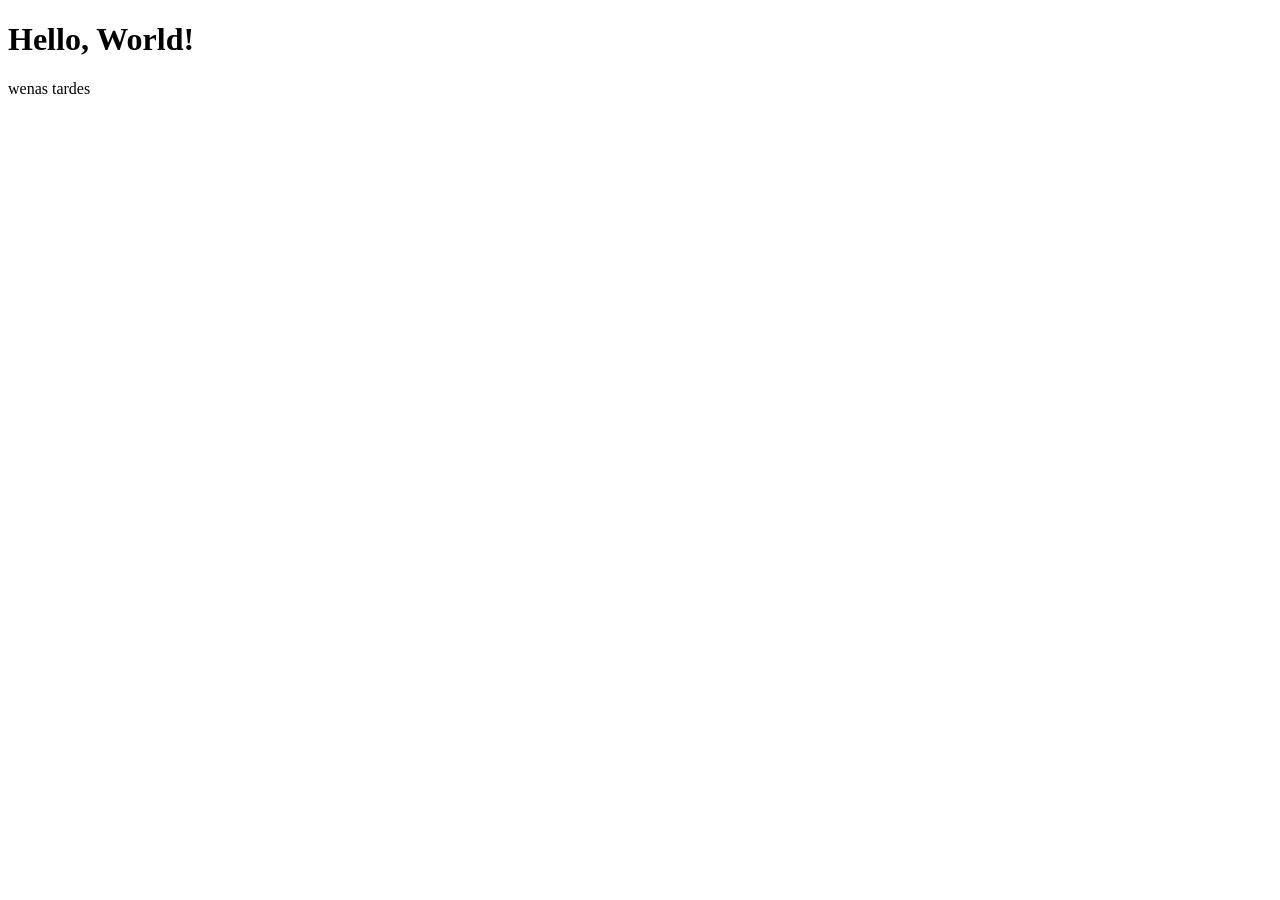
==== index.html @ d3e4eae6 "guardado" ====
<!DOCTYPE html>
<html lang="en">
<head>
    <meta charset="UTF-8">
    <meta name="viewport" content="width=device-width, initial-scale=1.0">
    <title>Document</title>
</head>
<body>
    <h1>Hello, World!</h1>
    <p>wenas tardes</p>
</body>
</html>
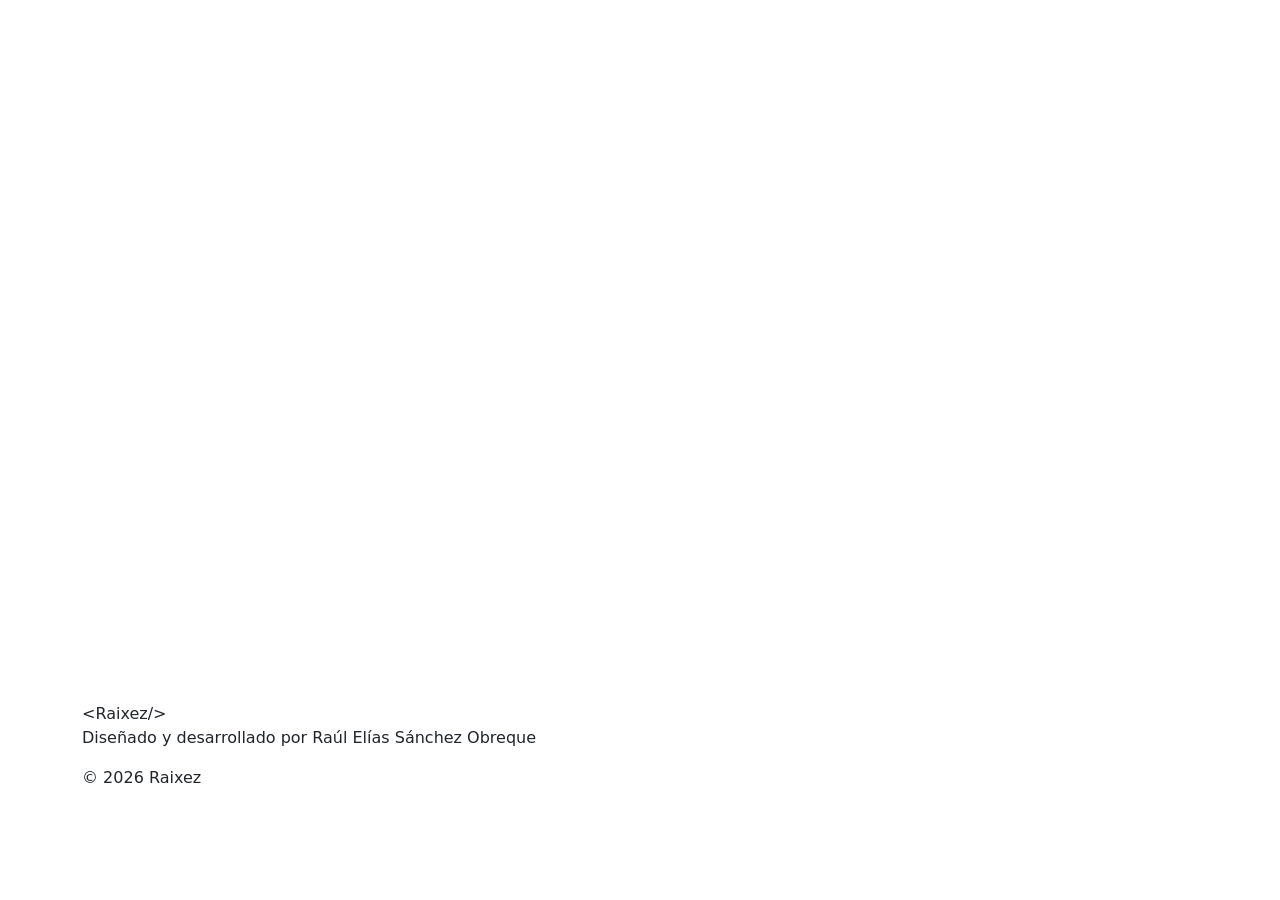
==== commit 7dedda92: "fnhvgjksngjknk" ====
--- a/index.html
+++ b/index.html
@@ -1,12 +1,451 @@
 <!DOCTYPE html>
-<html lang="en">
+<html lang="es">
 <head>
     <meta charset="UTF-8">
     <meta name="viewport" content="width=device-width, initial-scale=1.0">
-    <title>Document</title>
+
+    <title>Raixez | Portafolio</title>
+
+    <!-- Google Fonts -->
+    <link rel="preconnect" href="https://fonts.googleapis.com">
+    <link rel="preconnect" href="https://fonts.gstatic.com" crossorigin>
+
+    <link
+        href="https://fonts.googleapis.com/css2?family=Poppins:wght@300;400;500;600;700;800&display=swap"
+        rel="stylesheet"
+    >
+
+    <!-- Bootstrap -->
+    <link
+        href="https://cdn.jsdelivr.net/npm/bootstrap@5.3.8/dist/css/bootstrap.min.css"
+        rel="stylesheet"
+        integrity="sha384-sRIl4kxILFvY47J16cr9ZwB07vP4J8+LH7qKQnuqkuIAvNWLzeN8tE5YBujZqJLB"
+        crossorigin="anonymous"
+    >
+
+    <!-- AOS -->
+    <link
+        href="https://cdn.jsdelivr.net/npm/aos@2.3.4/dist/aos.css"
+        rel="stylesheet"
+    >
+
+    <!-- CSS propio -->
+    <link rel="stylesheet" href="css/style.css">
 </head>
-<body>
-    <h1>Hello, World!</h1>
-    <p>wenas tardes</p>
+
+<body data-page="inicio">
+
+    <!-- ==================================================
+         NAVBAR
+    ================================================== -->
+
+    <nav class="navbar navbar-expand-lg navbar-dark fixed-top" id="mainNavbar">
+
+        <div class="container">
+
+            <a class="navbar-brand logo" href="index.html">
+                <span>&lt;</span>Raixez<span>/&gt;</span>
+            </a>
+
+            <button
+                class="navbar-toggler"
+                type="button"
+                data-bs-toggle="collapse"
+                data-bs-target="#menuNavegacion"
+                aria-controls="menuNavegacion"
+                aria-expanded="false"
+                aria-label="Abrir navegación"
+            >
+                <span class="navbar-toggler-icon"></span>
+            </button>
+
+            <div class="collapse navbar-collapse" id="menuNavegacion">
+
+                <ul class="navbar-nav ms-auto">
+
+                    <li class="nav-item">
+                        <a class="nav-link" data-page-link="inicio" href="index.html">
+                            Inicio
+                        </a>
+                    </li>
+
+                    <li class="nav-item">
+                        <a class="nav-link" data-page-link="sobre-mi" href="sobre-mi.html">
+                            Sobre mí
+                        </a>
+                    </li>
+
+                    <li class="nav-item">
+                        <a class="nav-link" data-page-link="habilidades" href="habilidades.html">
+                            Habilidades
+                        </a>
+                    </li>
+
+                    <li class="nav-item">
+                        <a class="nav-link" data-page-link="estudios" href="estudios.html">
+                            Estudios
+                        </a>
+                    </li>
+
+                    <li class="nav-item">
+                        <a class="nav-link" data-page-link="proyectos" href="proyectos.html">
+                            Proyectos
+                        </a>
+                    </li>
+
+                    <li class="nav-item">
+                        <a class="nav-link" data-page-link="galeria" href="galeria.html">
+                            Galería
+                        </a>
+                    </li>
+
+                    <li class="nav-item">
+                        <a class="nav-link" data-page-link="contacto" href="contacto.html">
+                            Contacto
+                        </a>
+                    </li>
+
+                </ul>
+
+            </div>
+
+        </div>
+
+    </nav>
+
+
+
+    <!-- ==================================================
+         INICIO
+    ================================================== -->
+
+    <main>
+
+        <section class="home-section">
+
+            <div class="container">
+
+                <div class="row align-items-center g-5">
+
+                    <!-- TEXTO -->
+
+                    <div class="col-lg-7" data-aos="fade-right">
+
+                        <p class="small-title">
+                            HOLA, SOY
+                        </p>
+
+                        <h1 class="hero-title">
+                            Raúl Elías
+                            <br>
+                            <span>Sánchez Obreque</span>
+                        </h1>
+
+                        <h2 class="hero-subtitle">
+                            Estudiante de Programación
+                        </h2>
+
+                        <p class="hero-text">
+                            Mi nombre digital es
+                            <strong>Raixez</strong> o
+                            <strong>Elaizon</strong>.
+                        </p>
+
+                        <p class="hero-text">
+                            Me interesa la programación, el desarrollo
+                            de videojuegos y la animación digital.
+                        </p>
+
+                        <div class="hero-actions">
+
+                            <a
+                                href="proyectos.html"
+                                class="btn btn-primary-custom"
+                            >
+                                Ver proyectos
+                            </a>
+
+                            <a
+                                href="contacto.html"
+                                class="btn btn-outline-custom"
+                            >
+                                Contactarme
+                            </a>
+
+                        </div>
+
+                    </div>
+
+
+                    <!-- FOTO -->
+
+                    <div
+                        class="col-lg-5 text-center"
+                        data-aos="fade-left"
+                        data-aos-delay="200"
+                    >
+
+                        <div class="profile-circle">
+
+                            <!--
+                            Cuando tengas tu foto:
+
+                            <img
+                                src="img/foto.jpg"
+                                alt="Foto de Raúl"
+                            >
+                            -->
+
+                            <div class="profile-placeholder">
+
+                                <div class="profile-camera">
+                                    📷
+                                </div>
+
+                                <p>
+                                    Tu foto aquí
+                                </p>
+
+                            </div>
+
+                        </div>
+
+                    </div>
+
+                </div>
+
+            </div>
+
+        </section>
+
+
+
+        <!-- ==================================================
+             ACCESOS A LAS PÁGINAS
+        ================================================== -->
+
+        <section class="navigation-section">
+
+            <div class="container">
+
+                <div
+                    class="section-title text-center"
+                    data-aos="fade-up"
+                >
+
+                    <p>EXPLORA MI PORTAFOLIO</p>
+
+                    <h2>
+                        Conoce mi trabajo
+                    </h2>
+
+                </div>
+
+
+                <div class="row g-4">
+
+                    <div class="col-md-6 col-lg-4">
+                        <a
+                            href="sobre-mi.html"
+                            class="navigation-card"
+                            data-aos="fade-up"
+                        >
+                            <span class="navigation-icon">
+                                👤
+                            </span>
+
+                            <h3>
+                                Sobre mí
+                            </h3>
+
+                            <p>
+                                Conoce quién soy y mis objetivos.
+                            </p>
+
+                            <span class="navigation-arrow">
+                                →
+                            </span>
+                        </a>
+                    </div>
+
+
+                    <div class="col-md-6 col-lg-4">
+                        <a
+                            href="habilidades.html"
+                            class="navigation-card"
+                            data-aos="fade-up"
+                            data-aos-delay="100"
+                        >
+                            <span class="navigation-icon">
+                                💻
+                            </span>
+
+                            <h3>
+                                Mis habilidades
+                            </h3>
+
+                            <p>
+                                Lenguajes, tecnologías y conocimientos.
+                            </p>
+
+                            <span class="navigation-arrow">
+                                →
+                            </span>
+                        </a>
+                    </div>
+
+
+                    <div class="col-md-6 col-lg-4">
+                        <a
+                            href="estudios.html"
+                            class="navigation-card"
+                            data-aos="fade-up"
+                            data-aos-delay="200"
+                        >
+                            <span class="navigation-icon">
+                                🎓
+                            </span>
+
+                            <h3>
+                                Mis estudios
+                            </h3>
+
+                            <p>
+                                Mi formación actual y autodidacta.
+                            </p>
+
+                            <span class="navigation-arrow">
+                                →
+                            </span>
+                        </a>
+                    </div>
+
+
+                    <div class="col-md-6 col-lg-4">
+                        <a
+                            href="proyectos.html"
+                            class="navigation-card"
+                            data-aos="fade-up"
+                            data-aos-delay="300"
+                        >
+                            <span class="navigation-icon">
+                                🎮
+                            </span>
+
+                            <h3>
+                                Mis proyectos
+                            </h3>
+
+                            <p>
+                                Videojuegos y proyectos de programación.
+                            </p>
+
+                            <span class="navigation-arrow">
+                                →
+                            </span>
+                        </a>
+                    </div>
+
+
+                    <div class="col-md-6 col-lg-4">
+                        <a
+                            href="galeria.html"
+                            class="navigation-card"
+                            data-aos="fade-up"
+                            data-aos-delay="400"
+                        >
+                            <span class="navigation-icon">
+                                🖼️
+                            </span>
+
+                            <h3>
+                                Galería
+                            </h3>
+
+                            <p>
+                                Algunos de mis trabajos e imágenes.
+                            </p>
+
+                            <span class="navigation-arrow">
+                                →
+                            </span>
+                        </a>
+                    </div>
+
+
+                    <div class="col-md-6 col-lg-4">
+                        <a
+                            href="contacto.html"
+                            class="navigation-card"
+                            data-aos="fade-up"
+                            data-aos-delay="500"
+                        >
+                            <span class="navigation-icon">
+                                📩
+                            </span>
+
+                            <h3>
+                                Contacto
+                            </h3>
+
+                            <p>
+                                Encuentra mis medios de contacto.
+                            </p>
+
+                            <span class="navigation-arrow">
+                                →
+                            </span>
+                        </a>
+                    </div>
+
+                </div>
+
+            </div>
+
+        </section>
+
+    </main>
+
+
+
+    <!-- ==================================================
+         FOOTER
+    ================================================== -->
+
+    <footer>
+
+        <div class="container">
+
+            <div class="footer-logo">
+                &lt;Raixez/&gt;
+            </div>
+
+            <p>
+                Diseñado y desarrollado por Raúl Elías Sánchez Obreque
+            </p>
+
+            <p id="copyright">
+                © 2026 Raixez
+            </p>
+
+        </div>
+
+    </footer>
+
+
+
+    <!-- Bootstrap JS -->
+    <script
+        src="https://cdn.jsdelivr.net/npm/bootstrap@5.3.8/dist/js/bootstrap.bundle.min.js"
+        integrity="sha384-FKyoEForCGlyvwx9Hj09JcYn3nv7wiPVlz7YYwJrWVcXK/BmnVDxM+D2scQbITxI"
+        crossorigin="anonymous"
+    ></script>
+
+    <!-- AOS JS -->
+    <script src="https://cdn.jsdelivr.net/npm/aos@2.3.4/dist/aos.js"></script>
+
+    <!-- JavaScript propio -->
+    <script src="js/script.js"></script>
+
 </body>
 </html>
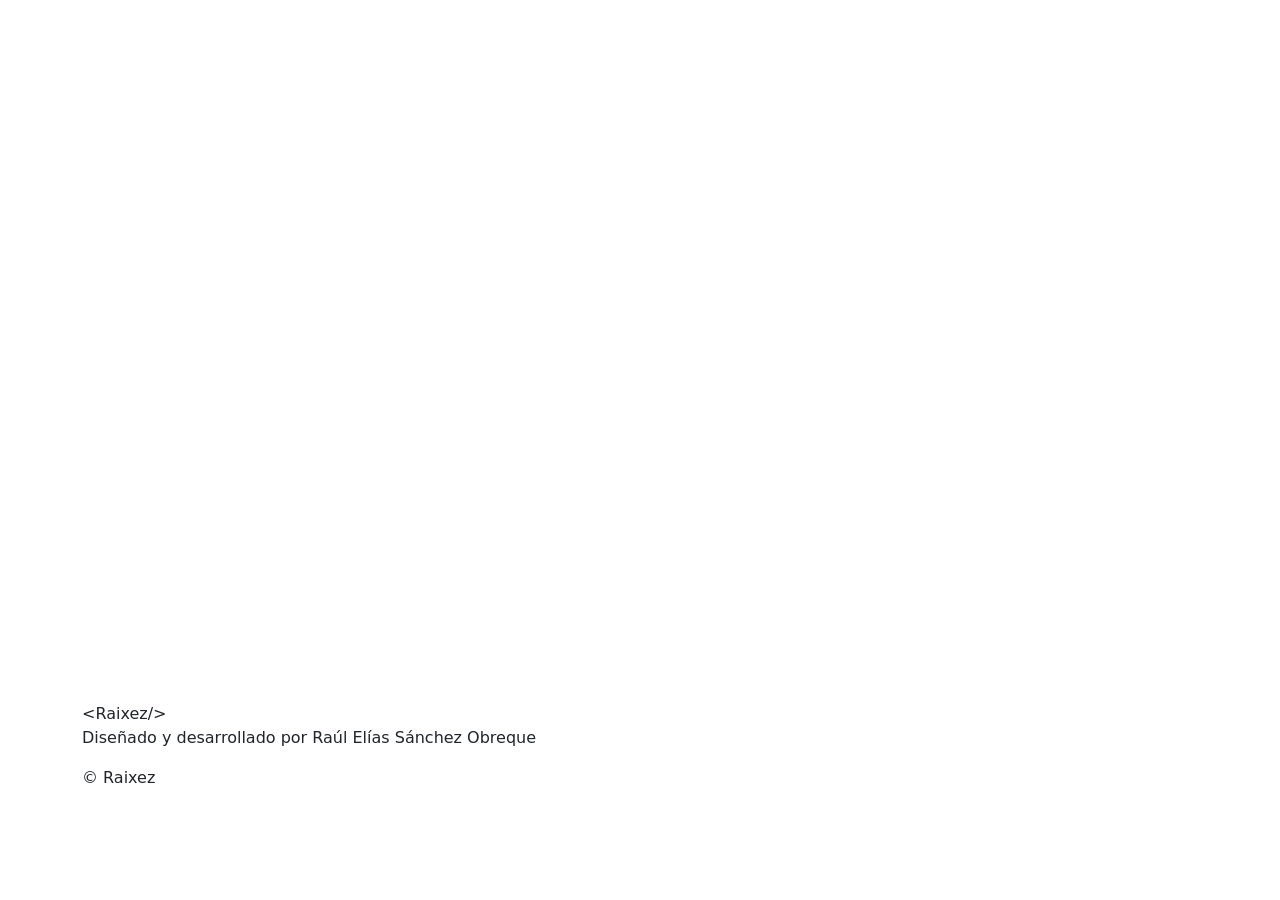
==== commit 8800863c: "FBGGSERG" ====
--- a/index.html
+++ b/index.html
@@ -1,451 +1,204 @@
 <!DOCTYPE html>
 <html lang="es">
 <head>
-    <meta charset="UTF-8">
-    <meta name="viewport" content="width=device-width, initial-scale=1.0">
-
-    <title>Raixez | Portafolio</title>
-
-    <!-- Google Fonts -->
-    <link rel="preconnect" href="https://fonts.googleapis.com">
-    <link rel="preconnect" href="https://fonts.gstatic.com" crossorigin>
-
-    <link
-        href="https://fonts.googleapis.com/css2?family=Poppins:wght@300;400;500;600;700;800&display=swap"
-        rel="stylesheet"
-    >
-
-    <!-- Bootstrap -->
-    <link
-        href="https://cdn.jsdelivr.net/npm/bootstrap@5.3.8/dist/css/bootstrap.min.css"
-        rel="stylesheet"
-        integrity="sha384-sRIl4kxILFvY47J16cr9ZwB07vP4J8+LH7qKQnuqkuIAvNWLzeN8tE5YBujZqJLB"
-        crossorigin="anonymous"
-    >
-
-    <!-- AOS -->
-    <link
-        href="https://cdn.jsdelivr.net/npm/aos@2.3.4/dist/aos.css"
-        rel="stylesheet"
-    >
-
-    <!-- CSS propio -->
-    <link rel="stylesheet" href="css/style.css">
+  <meta charset="UTF-8">
+  <meta name="viewport" content="width=device-width, initial-scale=1.0">
+
+  <title>Raixez | Portafolio</title>
+
+  <!-- Google Fonts -->
+  <link rel="preconnect" href="https://fonts.googleapis.com">
+  <link rel="preconnect" href="https://fonts.gstatic.com" crossorigin>
+  <link href="https://fonts.googleapis.com/css2?family=Poppins:wght@300;400;500;600;700;800&display=swap" rel="stylesheet">
+
+  <!-- Bootstrap 5 CSS -->
+  <link href="https://cdn.jsdelivr.net/npm/bootstrap@5.3.3/dist/css/bootstrap.min.css" rel="stylesheet">
+
+  <!-- AOS CSS -->
+  <link href="https://cdn.jsdelivr.net/npm/aos@2.3.4/dist/aos.css" rel="stylesheet">
+
+  <!-- CSS propio -->
+  <link rel="stylesheet" href="css/style.css">
 </head>
 
 <body data-page="inicio">
 
-    <!-- ==================================================
-         NAVBAR
-    ================================================== -->
-
-    <nav class="navbar navbar-expand-lg navbar-dark fixed-top" id="mainNavbar">
-
-        <div class="container">
-
-            <a class="navbar-brand logo" href="index.html">
-                <span>&lt;</span>Raixez<span>/&gt;</span>
-            </a>
-
-            <button
-                class="navbar-toggler"
-                type="button"
-                data-bs-toggle="collapse"
-                data-bs-target="#menuNavegacion"
-                aria-controls="menuNavegacion"
-                aria-expanded="false"
-                aria-label="Abrir navegación"
-            >
-                <span class="navbar-toggler-icon"></span>
-            </button>
-
-            <div class="collapse navbar-collapse" id="menuNavegacion">
-
-                <ul class="navbar-nav ms-auto">
-
-                    <li class="nav-item">
-                        <a class="nav-link" data-page-link="inicio" href="index.html">
-                            Inicio
-                        </a>
-                    </li>
-
-                    <li class="nav-item">
-                        <a class="nav-link" data-page-link="sobre-mi" href="sobre-mi.html">
-                            Sobre mí
-                        </a>
-                    </li>
-
-                    <li class="nav-item">
-                        <a class="nav-link" data-page-link="habilidades" href="habilidades.html">
-                            Habilidades
-                        </a>
-                    </li>
-
-                    <li class="nav-item">
-                        <a class="nav-link" data-page-link="estudios" href="estudios.html">
-                            Estudios
-                        </a>
-                    </li>
-
-                    <li class="nav-item">
-                        <a class="nav-link" data-page-link="proyectos" href="proyectos.html">
-                            Proyectos
-                        </a>
-                    </li>
-
-                    <li class="nav-item">
-                        <a class="nav-link" data-page-link="galeria" href="galeria.html">
-                            Galería
-                        </a>
-                    </li>
-
-                    <li class="nav-item">
-                        <a class="nav-link" data-page-link="contacto" href="contacto.html">
-                            Contacto
-                        </a>
-                    </li>
-
-                </ul>
-
+  <!-- NAVBAR -->
+  <nav class="navbar navbar-expand-lg navbar-dark fixed-top" id="mainNavbar">
+    <div class="container">
+
+      <a class="navbar-brand logo" href="index.html">
+        <span>&lt;</span>Raixez<span>/&gt;</span>
+      </a>
+
+      <button
+        class="navbar-toggler"
+        type="button"
+        data-bs-toggle="collapse"
+        data-bs-target="#menuNavegacion"
+        aria-controls="menuNavegacion"
+        aria-expanded="false"
+        aria-label="Abrir navegación"
+      >
+        <span class="navbar-toggler-icon"></span>
+      </button>
+
+      <div class="collapse navbar-collapse" id="menuNavegacion">
+        <ul class="navbar-nav ms-auto">
+          <li class="nav-item">
+            <a class="nav-link" data-page-link="inicio" href="index.html">Inicio</a>
+          </li>
+          <li class="nav-item">
+            <a class="nav-link" data-page-link="sobre-mi" href="sobre-mi.html">Sobre mí</a>
+          </li>
+          <li class="nav-item">
+            <a class="nav-link" data-page-link="habilidades" href="habilidades.html">Habilidades</a>
+          </li>
+          <li class="nav-item">
+            <a class="nav-link" data-page-link="estudios" href="estudios.html">Estudios</a>
+          </li>
+          <li class="nav-item">
+            <a class="nav-link" data-page-link="proyectos" href="proyectos.html">Proyectos</a>
+          </li>
+          <li class="nav-item">
+            <a class="nav-link" data-page-link="galeria" href="galeria.html">Galería</a>
+          </li>
+          <li class="nav-item">
+            <a class="nav-link" data-page-link="contacto" href="contacto.html">Contacto</a>
+          </li>
+        </ul>
+      </div>
+
+    </div>
+  </nav>
+
+  <!-- INICIO -->
+  <main>
+    <section class="home-section">
+      <div class="container">
+        <div class="row align-items-center g-5">
+
+          <!-- TEXTO -->
+          <div class="col-lg-7" data-aos="fade-right">
+            <p class="small-title">HOLA, SOY</p>
+
+            <h1 class="hero-title">
+              Raúl Elías <br>
+              <span>Sánchez Obreque</span>
+            </h1>
+
+            <h2 class="hero-subtitle">Estudiante de Programación</h2>
+
+            <p class="hero-text">
+              Mi nombre digital es <strong>Raixez</strong> o <strong>Elaizon</strong>.
+            </p>
+
+            <p class="hero-text">
+              Me interesa la programación, el desarrollo de videojuegos y la animación digital.
+            </p>
+
+            <div class="hero-actions">
+              <a href="proyectos.html" class="btn btn-primary-custom">Ver proyectos</a>
+              <a href="contacto.html" class="btn btn-outline-custom">Contactarme</a>
             </div>
+          </div>
+
+          <!-- FOTO -->
+          <div class="col-lg-5 text-center" data-aos="fade-left" data-aos-delay="200">
+            <div class="profile-circle">
+              <div class="profile-placeholder">
+                <div class="profile-camera">📷</div>
+                <p>Tu foto aquí</p>
+              </div>
+            </div>
+          </div>
 
         </div>
-
-    </nav>
-
-
-
-    <!-- ==================================================
-         INICIO
-    ================================================== -->
-
-    <main>
-
-        <section class="home-section">
-
-            <div class="container">
-
-                <div class="row align-items-center g-5">
-
-                    <!-- TEXTO -->
-
-                    <div class="col-lg-7" data-aos="fade-right">
-
-                        <p class="small-title">
-                            HOLA, SOY
-                        </p>
-
-                        <h1 class="hero-title">
-                            Raúl Elías
-                            <br>
-                            <span>Sánchez Obreque</span>
-                        </h1>
-
-                        <h2 class="hero-subtitle">
-                            Estudiante de Programación
-                        </h2>
-
-                        <p class="hero-text">
-                            Mi nombre digital es
-                            <strong>Raixez</strong> o
-                            <strong>Elaizon</strong>.
-                        </p>
-
-                        <p class="hero-text">
-                            Me interesa la programación, el desarrollo
-                            de videojuegos y la animación digital.
-                        </p>
-
-                        <div class="hero-actions">
-
-                            <a
-                                href="proyectos.html"
-                                class="btn btn-primary-custom"
-                            >
-                                Ver proyectos
-                            </a>
-
-                            <a
-                                href="contacto.html"
-                                class="btn btn-outline-custom"
-                            >
-                                Contactarme
-                            </a>
-
-                        </div>
-
-                    </div>
-
-
-                    <!-- FOTO -->
-
-                    <div
-                        class="col-lg-5 text-center"
-                        data-aos="fade-left"
-                        data-aos-delay="200"
-                    >
-
-                        <div class="profile-circle">
-
-                            <!--
-                            Cuando tengas tu foto:
-
-                            <img
-                                src="img/foto.jpg"
-                                alt="Foto de Raúl"
-                            >
-                            -->
-
-                            <div class="profile-placeholder">
-
-                                <div class="profile-camera">
-                                    📷
-                                </div>
-
-                                <p>
-                                    Tu foto aquí
-                                </p>
-
-                            </div>
-
-                        </div>
-
-                    </div>
-
-                </div>
-
-            </div>
-
-        </section>
-
-
-
-        <!-- ==================================================
-             ACCESOS A LAS PÁGINAS
-        ================================================== -->
-
-        <section class="navigation-section">
-
-            <div class="container">
-
-                <div
-                    class="section-title text-center"
-                    data-aos="fade-up"
-                >
-
-                    <p>EXPLORA MI PORTAFOLIO</p>
-
-                    <h2>
-                        Conoce mi trabajo
-                    </h2>
-
-                </div>
-
-
-                <div class="row g-4">
-
-                    <div class="col-md-6 col-lg-4">
-                        <a
-                            href="sobre-mi.html"
-                            class="navigation-card"
-                            data-aos="fade-up"
-                        >
-                            <span class="navigation-icon">
-                                👤
-                            </span>
-
-                            <h3>
-                                Sobre mí
-                            </h3>
-
-                            <p>
-                                Conoce quién soy y mis objetivos.
-                            </p>
-
-                            <span class="navigation-arrow">
-                                →
-                            </span>
-                        </a>
-                    </div>
-
-
-                    <div class="col-md-6 col-lg-4">
-                        <a
-                            href="habilidades.html"
-                            class="navigation-card"
-                            data-aos="fade-up"
-                            data-aos-delay="100"
-                        >
-                            <span class="navigation-icon">
-                                💻
-                            </span>
-
-                            <h3>
-                                Mis habilidades
-                            </h3>
-
-                            <p>
-                                Lenguajes, tecnologías y conocimientos.
-                            </p>
-
-                            <span class="navigation-arrow">
-                                →
-                            </span>
-                        </a>
-                    </div>
-
-
-                    <div class="col-md-6 col-lg-4">
-                        <a
-                            href="estudios.html"
-                            class="navigation-card"
-                            data-aos="fade-up"
-                            data-aos-delay="200"
-                        >
-                            <span class="navigation-icon">
-                                🎓
-                            </span>
-
-                            <h3>
-                                Mis estudios
-                            </h3>
-
-                            <p>
-                                Mi formación actual y autodidacta.
-                            </p>
-
-                            <span class="navigation-arrow">
-                                →
-                            </span>
-                        </a>
-                    </div>
-
-
-                    <div class="col-md-6 col-lg-4">
-                        <a
-                            href="proyectos.html"
-                            class="navigation-card"
-                            data-aos="fade-up"
-                            data-aos-delay="300"
-                        >
-                            <span class="navigation-icon">
-                                🎮
-                            </span>
-
-                            <h3>
-                                Mis proyectos
-                            </h3>
-
-                            <p>
-                                Videojuegos y proyectos de programación.
-                            </p>
-
-                            <span class="navigation-arrow">
-                                →
-                            </span>
-                        </a>
-                    </div>
-
-
-                    <div class="col-md-6 col-lg-4">
-                        <a
-                            href="galeria.html"
-                            class="navigation-card"
-                            data-aos="fade-up"
-                            data-aos-delay="400"
-                        >
-                            <span class="navigation-icon">
-                                🖼️
-                            </span>
-
-                            <h3>
-                                Galería
-                            </h3>
-
-                            <p>
-                                Algunos de mis trabajos e imágenes.
-                            </p>
-
-                            <span class="navigation-arrow">
-                                →
-                            </span>
-                        </a>
-                    </div>
-
-
-                    <div class="col-md-6 col-lg-4">
-                        <a
-                            href="contacto.html"
-                            class="navigation-card"
-                            data-aos="fade-up"
-                            data-aos-delay="500"
-                        >
-                            <span class="navigation-icon">
-                                📩
-                            </span>
-
-                            <h3>
-                                Contacto
-                            </h3>
-
-                            <p>
-                                Encuentra mis medios de contacto.
-                            </p>
-
-                            <span class="navigation-arrow">
-                                →
-                            </span>
-                        </a>
-                    </div>
-
-                </div>
-
-            </div>
-
-        </section>
-
-    </main>
-
-
-
-    <!-- ==================================================
-         FOOTER
-    ================================================== -->
-
-    <footer>
-
-        <div class="container">
-
-            <div class="footer-logo">
-                &lt;Raixez/&gt;
-            </div>
-
-            <p>
-                Diseñado y desarrollado por Raúl Elías Sánchez Obreque
-            </p>
-
-            <p id="copyright">
-                © 2026 Raixez
-            </p>
-
+      </div>
+    </section>
+
+    <!-- SECCIONES -->
+    <section class="navigation-section">
+      <div class="container">
+
+        <div class="section-title text-center" data-aos="fade-up">
+          <p>EXPLORA MI PORTAFOLIO</p>
+          <h2>Conoce mi trabajo</h2>
         </div>
 
-    </footer>
-
-
-
-    <!-- Bootstrap JS -->
-    <script
-        src="https://cdn.jsdelivr.net/npm/bootstrap@5.3.8/dist/js/bootstrap.bundle.min.js"
-        integrity="sha384-FKyoEForCGlyvwx9Hj09JcYn3nv7wiPVlz7YYwJrWVcXK/BmnVDxM+D2scQbITxI"
-        crossorigin="anonymous"
-    ></script>
-
-    <!-- AOS JS -->
-    <script src="https://cdn.jsdelivr.net/npm/aos@2.3.4/dist/aos.js"></script>
-
-    <!-- JavaScript propio -->
-    <script src="js/script.js"></script>
-
+        <div class="row g-4">
+
+          <div class="col-md-6 col-lg-4">
+            <a href="sobre-mi.html" class="navigation-card" data-aos="fade-up">
+              <span class="navigation-icon">👤</span>
+              <h3>Sobre mí</h3>
+              <p>Conoce quién soy y mis objetivos.</p>
+              <span class="navigation-arrow">→</span>
+            </a>
+          </div>
+
+          <div class="col-md-6 col-lg-4">
+            <a href="habilidades.html" class="navigation-card" data-aos="fade-up" data-aos-delay="100">
+              <span class="navigation-icon">💻</span>
+              <h3>Mis habilidades</h3>
+              <p>Lenguajes, tecnologías y conocimientos.</p>
+              <span class="navigation-arrow">→</span>
+            </a>
+          </div>
+
+          <div class="col-md-6 col-lg-4">
+            <a href="estudios.html" class="navigation-card" data-aos="fade-up" data-aos-delay="200">
+              <span class="navigation-icon">🎓</span>
+              <h3>Mis estudios</h3>
+              <p>Mi formación actual y autodidacta.</p>
+              <span class="navigation-arrow">→</span>
+            </a>
+          </div>
+
+          <div class="col-md-6 col-lg-4">
+            <a href="proyectos.html" class="navigation-card" data-aos="fade-up" data-aos-delay="300">
+              <span class="navigation-icon">🎮</span>
+              <h3>Mis proyectos</h3>
+              <p>Videojuegos y proyectos de programación.</p>
+              <span class="navigation-arrow">→</span>
+            </a>
+          </div>
+
+          <div class="col-md-6 col-lg-4">
+            <a href="galeria.html" class="navigation-card" data-aos="fade-up" data-aos-delay="400">
+              <span class="navigation-icon">🖼️</span>
+              <h3>Galería</h3>
+              <p>Algunos de mis trabajos e imágenes.</p>
+              <span class="navigation-arrow">→</span>
+            </a>
+          </div>
+
+          <div class="col-md-6 col-lg-4">
+            <a href="contacto.html" class="navigation-card" data-aos="fade-up" data-aos-delay="500">
+              <span class="navigation-icon">📩</span>
+              <h3>Contacto</h3>
+              <p>Encuentra mis medios de contacto.</p>
+              <span class="navigation-arrow">→</span>
+            </a>
+          </div>
+
+        </div>
+
+      </div>
+    </section>
+  </main>
+
+  <!-- FOOTER -->
+  <footer>
+    <div class="container">
+      <div class="footer-logo">&lt;Raixez/&gt;</div>
+      <p>Diseñado y desarrollado por Raúl Elías Sánchez Obreque</p>
+      <p id="copyright">© Raixez</p>
+    </div>
+  </footer>
+
+  <script src="https://cdn.jsdelivr.net/npm/bootstrap@5.3.3/dist/js/bootstrap.bundle.min.js"></script>
+  <script src="https://cdn.jsdelivr.net/npm/aos@2.3.4/dist/aos.js"></script>
+  <script src="js/script.js"></script>
 </body>
 </html>
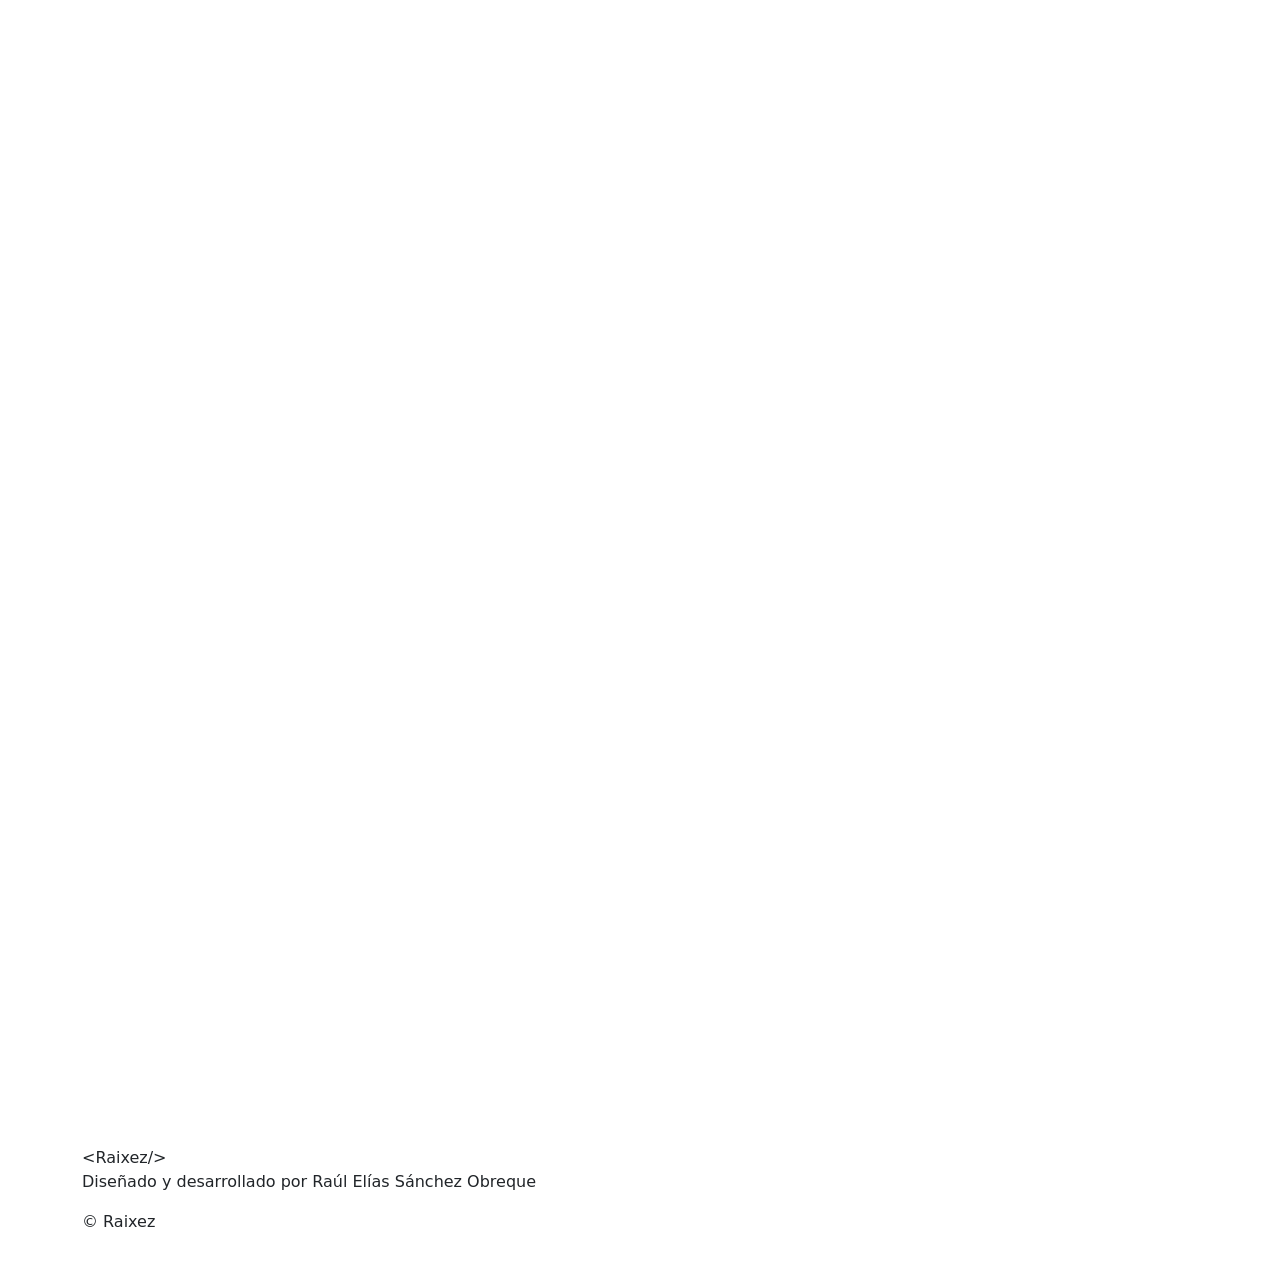
==== commit 7908b4fa: "guardado 48 nose" ====
--- a/index.html
+++ b/index.html
@@ -105,16 +105,10 @@
 
           <!-- FOTO -->
           <div class="col-lg-5 text-center" data-aos="fade-left" data-aos-delay="200">
-            <div class="profile-circle">
-              <div class="profile-placeholder">
-                <div class="profile-camera">📷</div>
-                <p>Tu foto aquí</p>
-              </div>
-            </div>
-          </div>
-
-        </div>
-      </div>
+  <div class="profile-circle">
+    <img src="img/mi-foto-perfil.png" alt="Foto de perfil" class="img-fluid rounded-circle">
+  </div>
+</div>
     </section>
 
     <!-- SECCIONES -->
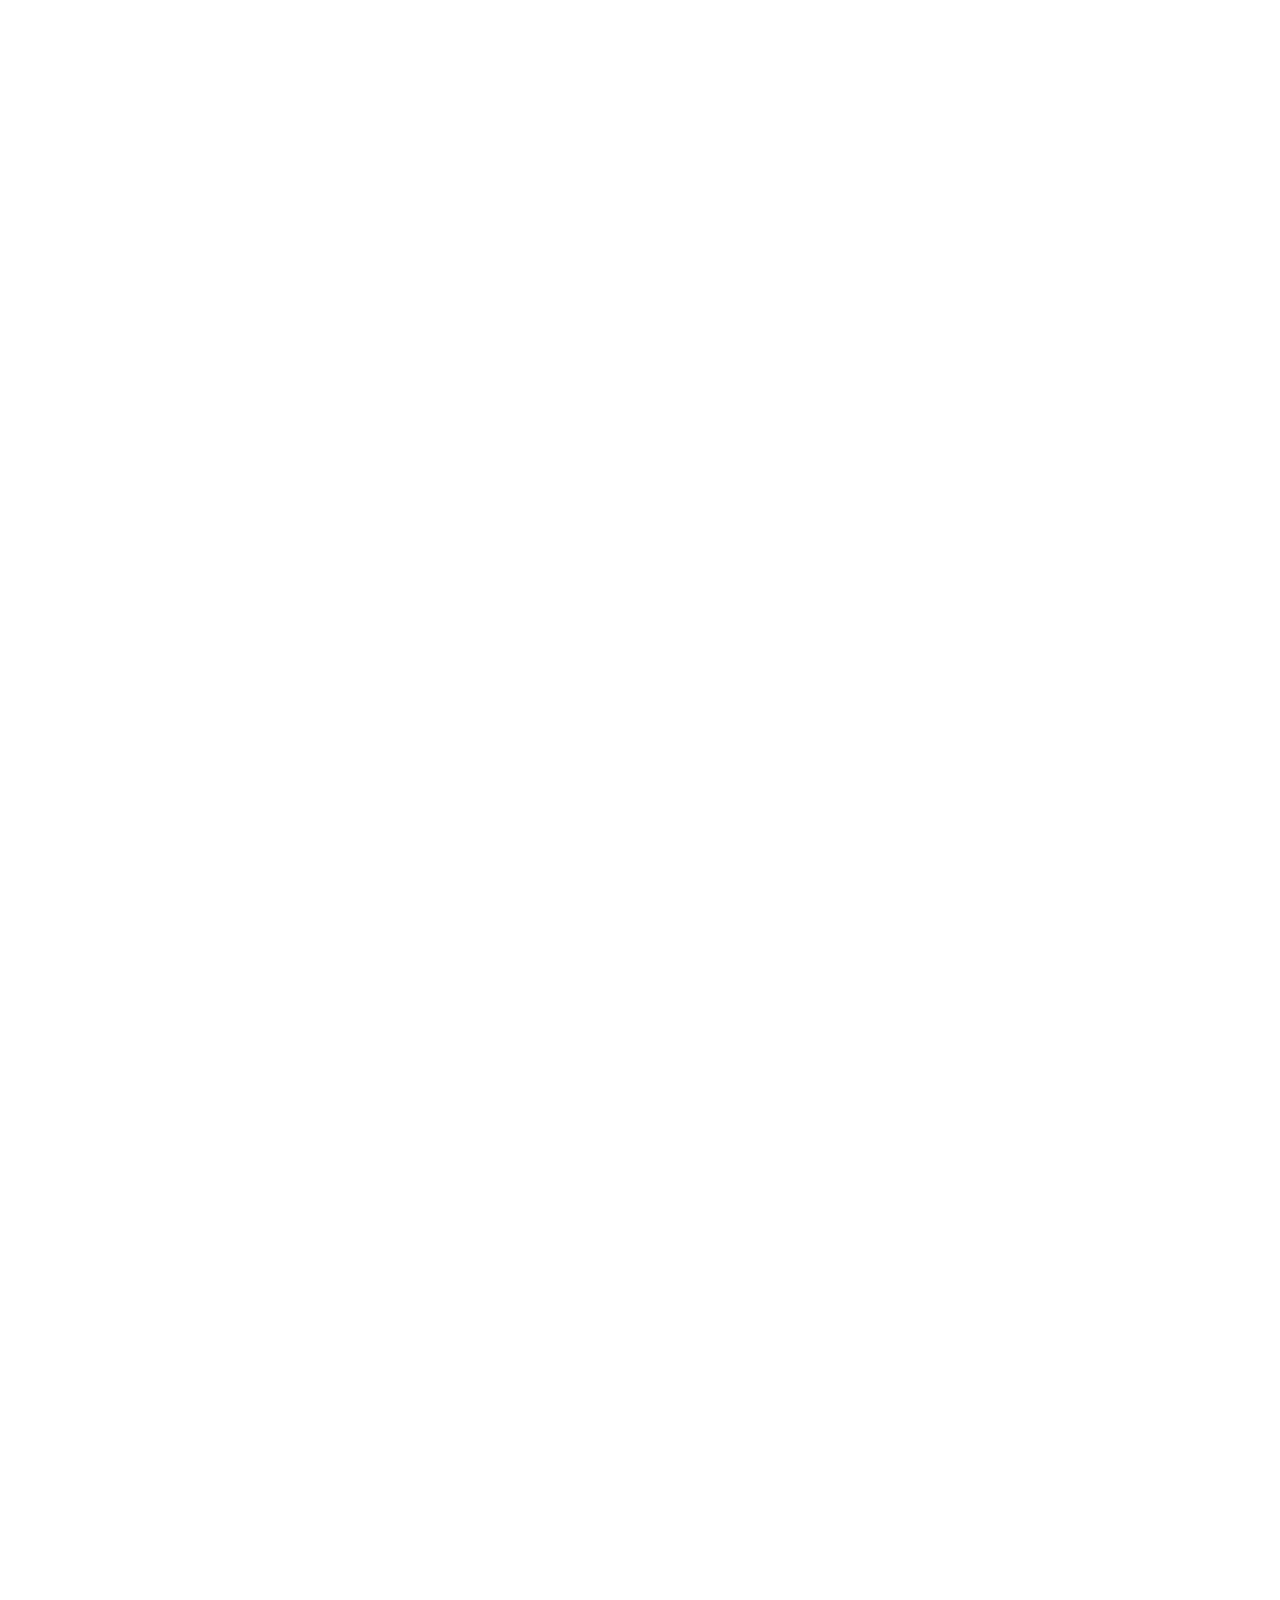
==== commit 0b39d2e1: "guardado 51" ====
--- a/index.html
+++ b/index.html
@@ -9,13 +9,24 @@
   <!-- Google Fonts -->
   <link rel="preconnect" href="https://fonts.googleapis.com">
   <link rel="preconnect" href="https://fonts.gstatic.com" crossorigin>
-  <link href="https://fonts.googleapis.com/css2?family=Poppins:wght@300;400;500;600;700;800&display=swap" rel="stylesheet">
-
-  <!-- Bootstrap 5 CSS -->
-  <link href="https://cdn.jsdelivr.net/npm/bootstrap@5.3.3/dist/css/bootstrap.min.css" rel="stylesheet">
-
-  <!-- AOS CSS -->
-  <link href="https://cdn.jsdelivr.net/npm/aos@2.3.4/dist/aos.css" rel="stylesheet">
+  <link
+    href="https://fonts.googleapis.com/css2?family=Poppins:wght@300;400;500;600;700;800&display=swap"
+    rel="stylesheet"
+  >
+
+  <!-- Bootstrap -->
+  <link
+    href="https://cdn.jsdelivr.net/npm/bootstrap@5.3.8/dist/css/bootstrap.min.css"
+    rel="stylesheet"
+    integrity="sha384-sRIl4kxILFvY47J16cr9ZwB07vP4J8+LH7qKQnuqkuIAvNWLzeN8tE5YBujZqJLB"
+    crossorigin="anonymous"
+  >
+
+  <!-- AOS -->
+  <link
+    href="https://cdn.jsdelivr.net/npm/aos@2.3.4/dist/aos.css"
+    rel="stylesheet"
+  >
 
   <!-- CSS propio -->
   <link rel="stylesheet" href="css/style.css">
@@ -23,10 +34,12 @@
 
 <body data-page="inicio">
 
-  <!-- NAVBAR -->
+  <!-- ==================================================
+  NAVBAR
+  ================================================== -->
+
   <nav class="navbar navbar-expand-lg navbar-dark fixed-top" id="mainNavbar">
     <div class="container">
-
       <a class="navbar-brand logo" href="index.html">
         <span>&lt;</span>Raixez<span>/&gt;</span>
       </a>
@@ -68,31 +81,29 @@
           </li>
         </ul>
       </div>
-
     </div>
   </nav>
 
-  <!-- INICIO -->
+
+  <!-- ==================================================
+  INICIO
+  ================================================== -->
+
   <main>
     <section class="home-section">
       <div class="container">
         <div class="row align-items-center g-5">
-
           <!-- TEXTO -->
           <div class="col-lg-7" data-aos="fade-right">
             <p class="small-title">HOLA, SOY</p>
-
             <h1 class="hero-title">
-              Raúl Elías <br>
+              Raúl Elías<br>
               <span>Sánchez Obreque</span>
             </h1>
-
             <h2 class="hero-subtitle">Estudiante de Programación</h2>
-
             <p class="hero-text">
               Mi nombre digital es <strong>Raixez</strong> o <strong>Elaizon</strong>.
             </p>
-
             <p class="hero-text">
               Me interesa la programación, el desarrollo de videojuegos y la animación digital.
             </p>
@@ -105,23 +116,27 @@
 
           <!-- FOTO -->
           <div class="col-lg-5 text-center" data-aos="fade-left" data-aos-delay="200">
-  <div class="profile-circle">
-    <img src="img/mi-foto-perfil.png" alt="Foto de perfil" class="img-fluid rounded-circle">
-  </div>
-</div>
+            <div class="profile-circle">
+              <img src="img/mi-foto-perfil.png" alt="Foto de Raúl Elías Sánchez Obreque">
+            </div>
+          </div>
+        </div>
+      </div>
     </section>
 
-    <!-- SECCIONES -->
+
+    <!-- ==================================================
+    ACCESOS A LAS PÁGINAS
+    ================================================== -->
+
     <section class="navigation-section">
       <div class="container">
-
         <div class="section-title text-center" data-aos="fade-up">
           <p>EXPLORA MI PORTAFOLIO</p>
           <h2>Conoce mi trabajo</h2>
         </div>
 
         <div class="row g-4">
-
           <div class="col-md-6 col-lg-4">
             <a href="sobre-mi.html" class="navigation-card" data-aos="fade-up">
               <span class="navigation-icon">👤</span>
@@ -175,24 +190,42 @@
               <span class="navigation-arrow">→</span>
             </a>
           </div>
-
         </div>
-
       </div>
     </section>
   </main>
 
-  <!-- FOOTER -->
-  <footer>
+
+  <!-- ==================================================
+  FOOTER
+  ================================================== -->
+
+  <footer data-aos="fade-up">
     <div class="container">
       <div class="footer-logo">&lt;Raixez/&gt;</div>
-      <p>Diseñado y desarrollado por Raúl Elías Sánchez Obreque</p>
-      <p id="copyright">© Raixez</p>
+
+      <div class="footer-info">
+        <p class="footer-name">Raúl Elías Sánchez Obreque</p>
+        <p class="footer-course"><span>Curso:</span> 4° Medio — Especialidad Programación</p>
+        <p class="footer-phone"><span>Teléfono:</span> <a href="tel:+56912345678">+56 9 1234 5678</a></p>
+      </div>
+
+      <p id="copyright">© 2026 Raixez. Todos los derechos reservados.</p>
     </div>
   </footer>
 
-  <script src="https://cdn.jsdelivr.net/npm/bootstrap@5.3.3/dist/js/bootstrap.bundle.min.js"></script>
+
+  <!-- Bootstrap JS -->
+  <script
+    src="https://cdn.jsdelivr.net/npm/bootstrap@5.3.8/dist/js/bootstrap.bundle.min.js"
+    integrity="sha384-FKyoEForCGlyvwx9Hj09JcYn3nv7wiPVlz7YYwJrWVcXK/BmnVDxM+D2scQbITxI"
+    crossorigin="anonymous"
+  ></script>
+
+  <!-- AOS JS -->
   <script src="https://cdn.jsdelivr.net/npm/aos@2.3.4/dist/aos.js"></script>
+
+  <!-- JavaScript propio -->
   <script src="js/script.js"></script>
 </body>
 </html>
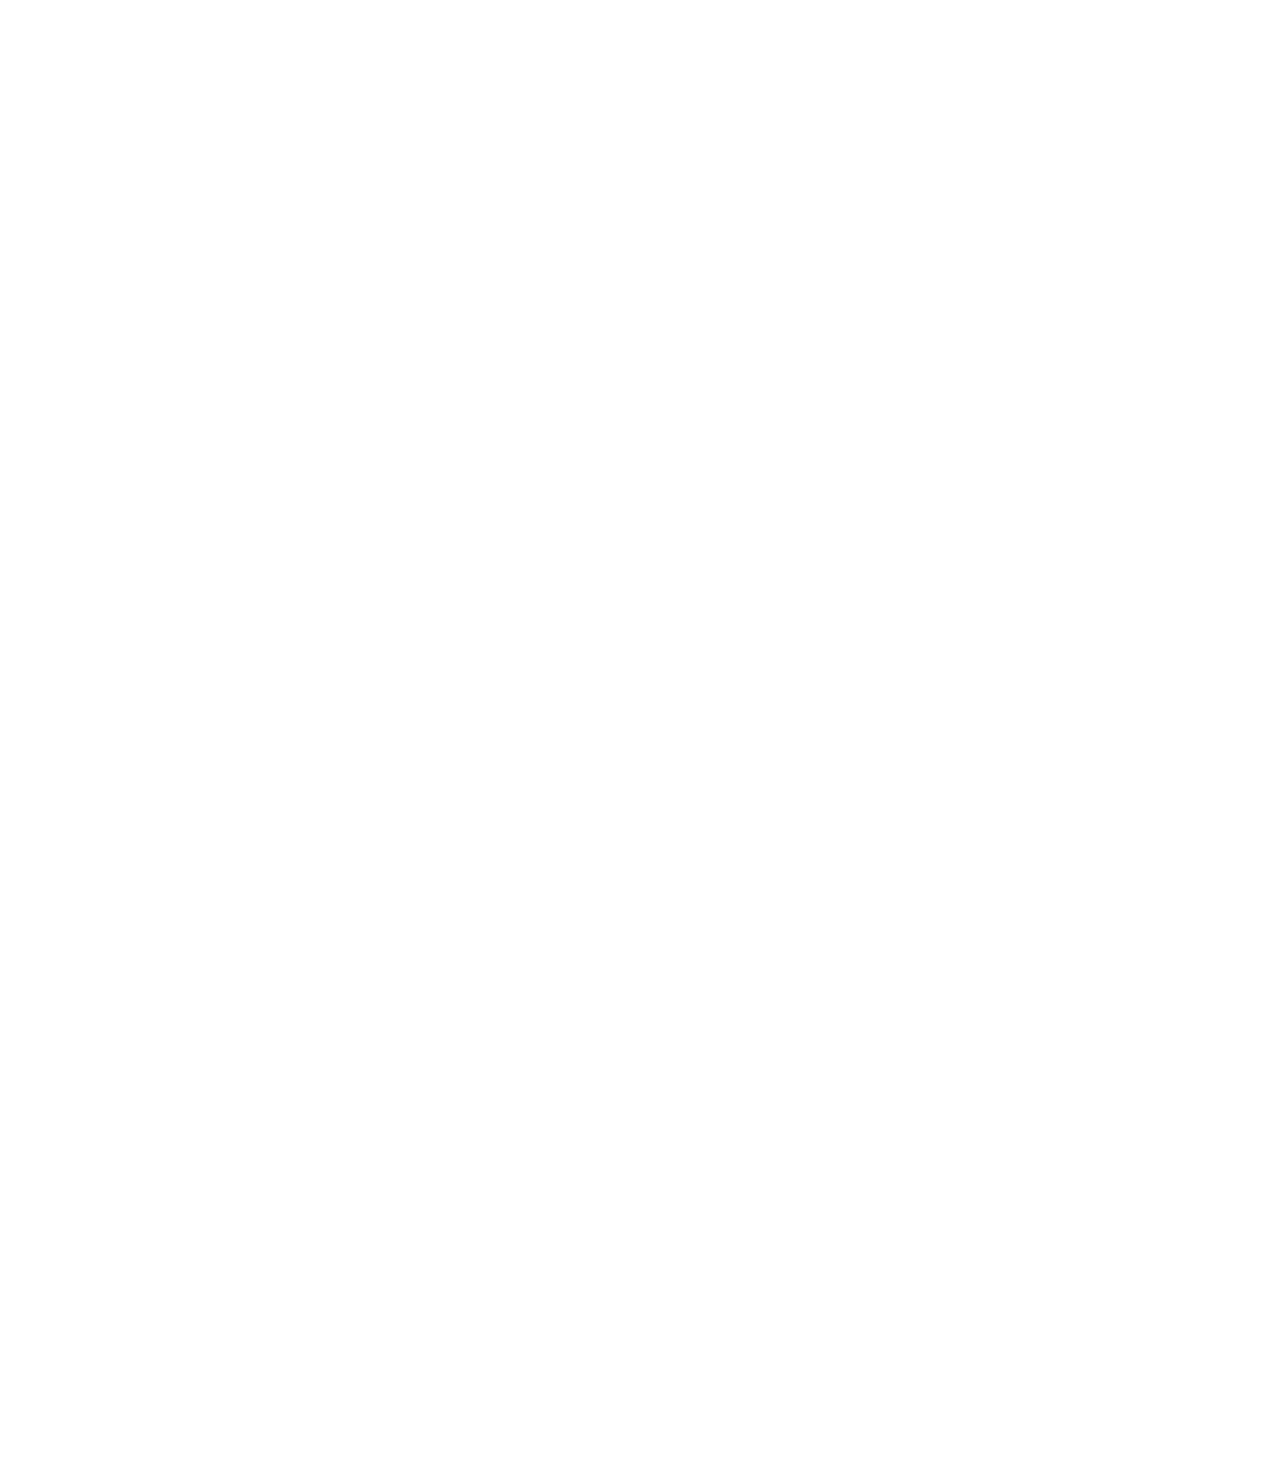
==== commit da5daeb0: "guardado 52" ====
--- a/index.html
+++ b/index.html
@@ -9,24 +9,13 @@
   <!-- Google Fonts -->
   <link rel="preconnect" href="https://fonts.googleapis.com">
   <link rel="preconnect" href="https://fonts.gstatic.com" crossorigin>
-  <link
-    href="https://fonts.googleapis.com/css2?family=Poppins:wght@300;400;500;600;700;800&display=swap"
-    rel="stylesheet"
-  >
-
-  <!-- Bootstrap -->
-  <link
-    href="https://cdn.jsdelivr.net/npm/bootstrap@5.3.8/dist/css/bootstrap.min.css"
-    rel="stylesheet"
-    integrity="sha384-sRIl4kxILFvY47J16cr9ZwB07vP4J8+LH7qKQnuqkuIAvNWLzeN8tE5YBujZqJLB"
-    crossorigin="anonymous"
-  >
-
-  <!-- AOS -->
-  <link
-    href="https://cdn.jsdelivr.net/npm/aos@2.3.4/dist/aos.css"
-    rel="stylesheet"
-  >
+  <link href="https://fonts.googleapis.com/css2?family=Poppins:wght@300;400;500;600;700;800&display=swap" rel="stylesheet">
+
+  <!-- Bootstrap 5 CSS -->
+  <link href="https://cdn.jsdelivr.net/npm/bootstrap@5.3.3/dist/css/bootstrap.min.css" rel="stylesheet">
+
+  <!-- AOS CSS -->
+  <link href="https://cdn.jsdelivr.net/npm/aos@2.3.4/dist/aos.css" rel="stylesheet">
 
   <!-- CSS propio -->
   <link rel="stylesheet" href="css/style.css">
@@ -34,12 +23,10 @@
 
 <body data-page="inicio">
 
-  <!-- ==================================================
-  NAVBAR
-  ================================================== -->
-
+  <!-- NAVBAR -->
   <nav class="navbar navbar-expand-lg navbar-dark fixed-top" id="mainNavbar">
     <div class="container">
+
       <a class="navbar-brand logo" href="index.html">
         <span>&lt;</span>Raixez<span>/&gt;</span>
       </a>
@@ -81,29 +68,31 @@
           </li>
         </ul>
       </div>
+
     </div>
   </nav>
 
-
-  <!-- ==================================================
-  INICIO
-  ================================================== -->
-
+  <!-- INICIO -->
   <main>
     <section class="home-section">
       <div class="container">
         <div class="row align-items-center g-5">
+
           <!-- TEXTO -->
           <div class="col-lg-7" data-aos="fade-right">
             <p class="small-title">HOLA, SOY</p>
+
             <h1 class="hero-title">
-              Raúl Elías<br>
+              Raúl Elías <br>
               <span>Sánchez Obreque</span>
             </h1>
+
             <h2 class="hero-subtitle">Estudiante de Programación</h2>
+
             <p class="hero-text">
               Mi nombre digital es <strong>Raixez</strong> o <strong>Elaizon</strong>.
             </p>
+
             <p class="hero-text">
               Me interesa la programación, el desarrollo de videojuegos y la animación digital.
             </p>
@@ -116,27 +105,23 @@
 
           <!-- FOTO -->
           <div class="col-lg-5 text-center" data-aos="fade-left" data-aos-delay="200">
-            <div class="profile-circle">
-              <img src="img/mi-foto-perfil.png" alt="Foto de Raúl Elías Sánchez Obreque">
-            </div>
-          </div>
-        </div>
-      </div>
+  <div class="profile-circle">
+    <img src="img/mi-foto-perfil.png" alt="Foto de perfil" class="img-fluid rounded-circle">
+  </div>
+</div>
     </section>
 
-
-    <!-- ==================================================
-    ACCESOS A LAS PÁGINAS
-    ================================================== -->
-
+    <!-- SECCIONES -->
     <section class="navigation-section">
       <div class="container">
+
         <div class="section-title text-center" data-aos="fade-up">
           <p>EXPLORA MI PORTAFOLIO</p>
           <h2>Conoce mi trabajo</h2>
         </div>
 
         <div class="row g-4">
+
           <div class="col-md-6 col-lg-4">
             <a href="sobre-mi.html" class="navigation-card" data-aos="fade-up">
               <span class="navigation-icon">👤</span>
@@ -190,16 +175,16 @@
               <span class="navigation-arrow">→</span>
             </a>
           </div>
+
         </div>
+
       </div>
     </section>
   </main>
 
-
-  <!-- ==================================================
+   <!-- ==================================================
   FOOTER
   ================================================== -->
-
   <footer data-aos="fade-up">
     <div class="container">
       <div class="footer-logo">&lt;Raixez/&gt;</div>
@@ -214,18 +199,8 @@
     </div>
   </footer>
 
-
-  <!-- Bootstrap JS -->
-  <script
-    src="https://cdn.jsdelivr.net/npm/bootstrap@5.3.8/dist/js/bootstrap.bundle.min.js"
-    integrity="sha384-FKyoEForCGlyvwx9Hj09JcYn3nv7wiPVlz7YYwJrWVcXK/BmnVDxM+D2scQbITxI"
-    crossorigin="anonymous"
-  ></script>
-
-  <!-- AOS JS -->
+  <script src="https://cdn.jsdelivr.net/npm/bootstrap@5.3.3/dist/js/bootstrap.bundle.min.js"></script>
   <script src="https://cdn.jsdelivr.net/npm/aos@2.3.4/dist/aos.js"></script>
-
-  <!-- JavaScript propio -->
   <script src="js/script.js"></script>
 </body>
 </html>
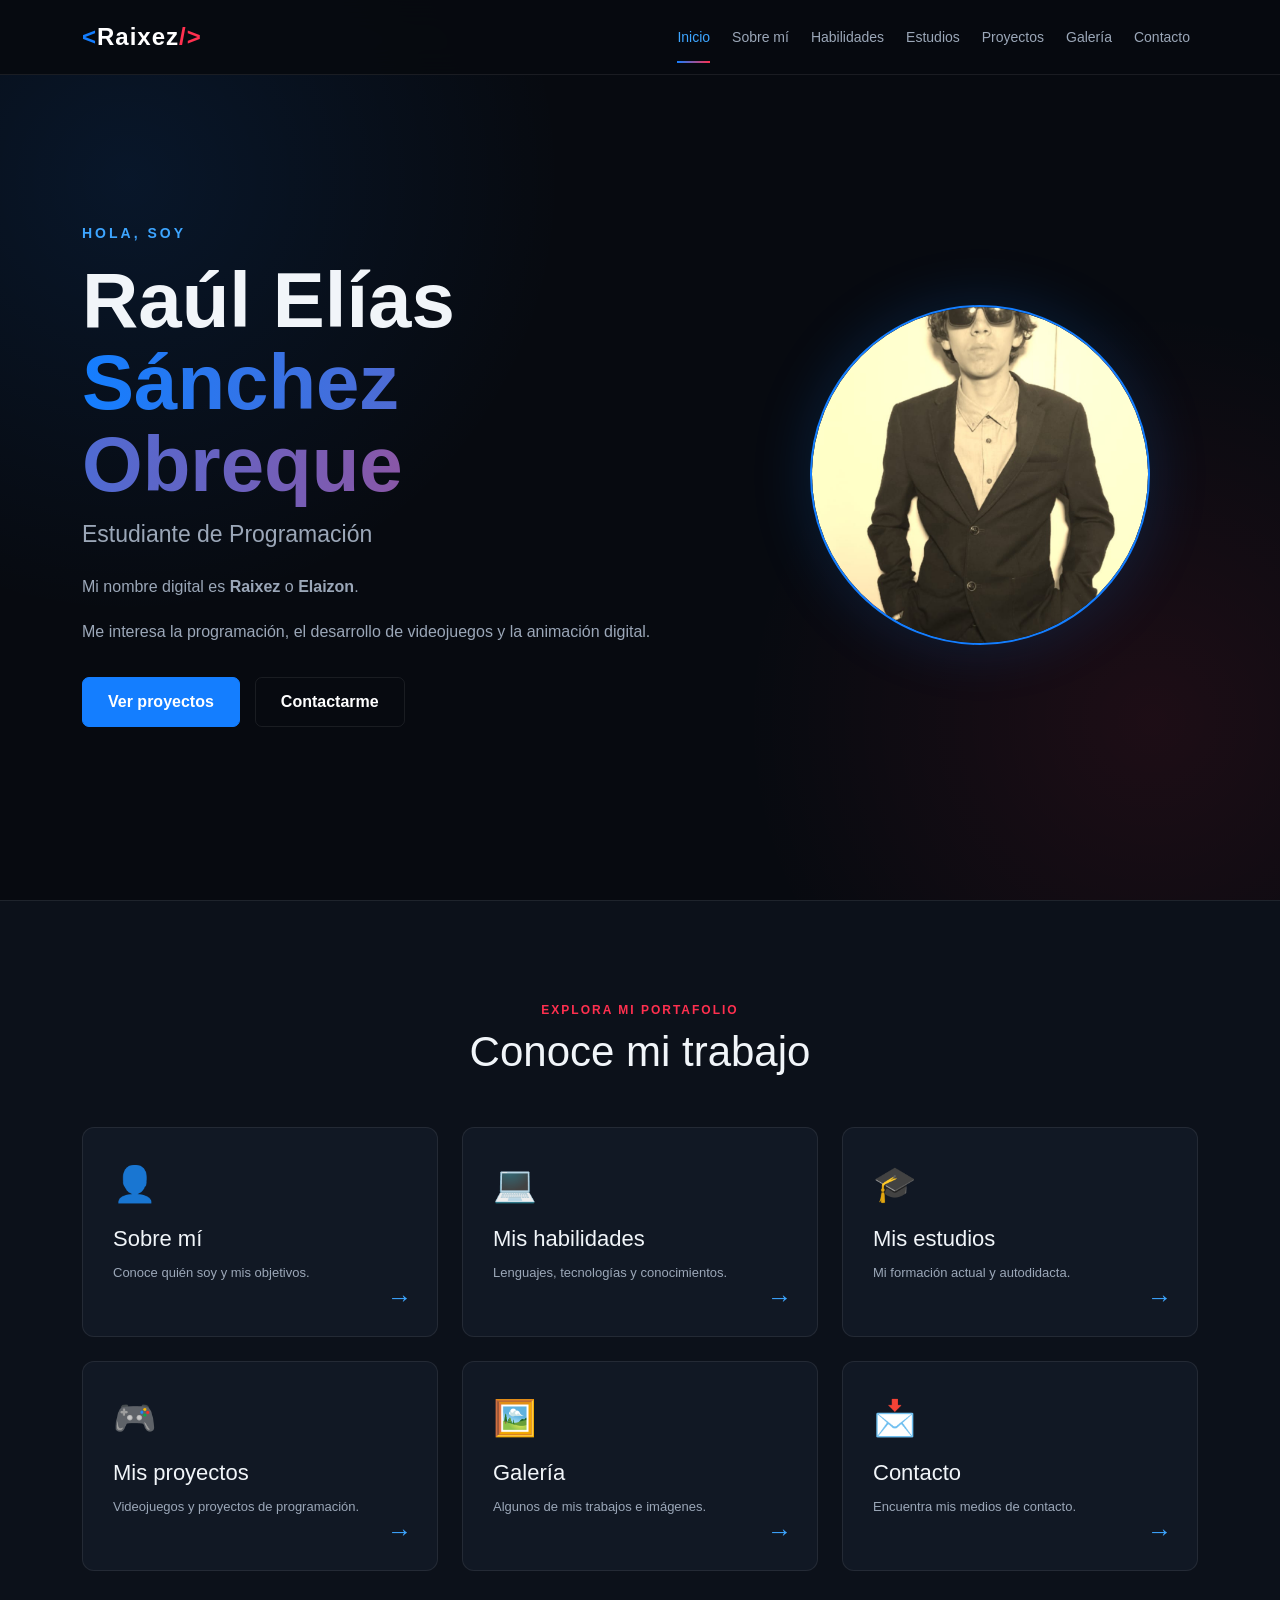
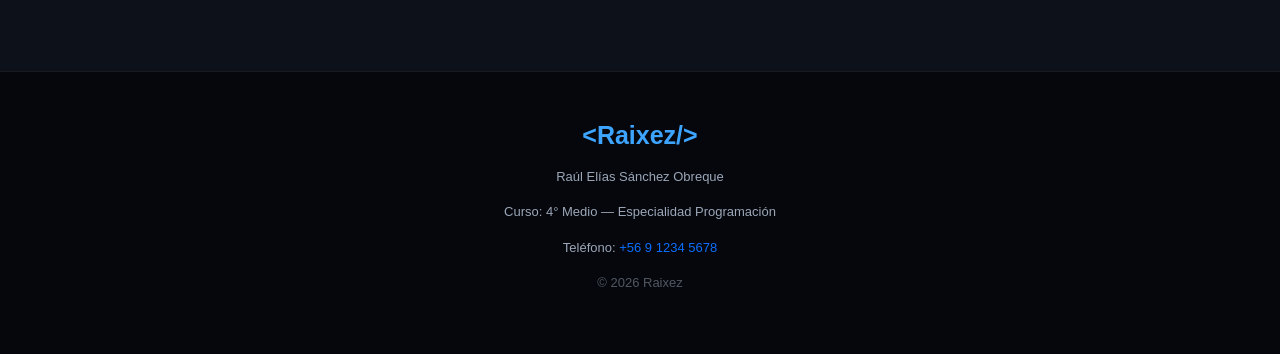
==== commit 06c2c9ab: "Change CSS and JS file paths to uppercase Updated stylesheet and script references to use uppercase " ====
--- a/index.html
+++ b/index.html
@@ -18,7 +18,7 @@
   <link href="https://cdn.jsdelivr.net/npm/aos@2.3.4/dist/aos.css" rel="stylesheet">
 
   <!-- CSS propio -->
-  <link rel="stylesheet" href="css/style.css">
+  <link rel="stylesheet" href="CSS/style.css">
 </head>
 
 <body data-page="inicio">
@@ -201,6 +201,6 @@
 
   <script src="https://cdn.jsdelivr.net/npm/bootstrap@5.3.3/dist/js/bootstrap.bundle.min.js"></script>
   <script src="https://cdn.jsdelivr.net/npm/aos@2.3.4/dist/aos.js"></script>
-  <script src="js/script.js"></script>
+  <script src="JS/script.js"></script>
 </body>
-</html>+</html>
--- a/CSS/style.css
+++ b/CSS/style.css
@@ -0,0 +1,917 @@
+/* ==================================================
+   RAIXEZ PORTFOLIO - ESTILOS GENERALES Y HABILIDADES
+   ================================================== */
+
+/* VARIABLES */
+:root {
+  --background: #070a10;
+  --background-2: #0c111a;
+  --card: #111824;
+
+  --blue: #147eff;
+  --blue-light: #3da5ff;
+
+  --red: #ff304f;
+  --red-dark: #b71835;
+
+  --text: #f1f5f9;
+  --text-gray: #9ba7b8;
+
+  --border: rgba(255, 255, 255, 0.08);
+}
+
+/* GENERAL */
+* {
+  margin: 0;
+  padding: 0;
+  box-sizing: border-box;
+}
+
+html {
+  scroll-behavior: smooth;
+}
+
+body {
+  font-family: "Poppins", sans-serif;
+  background: var(--background);
+  color: var(--text);
+  overflow-x: hidden;
+}
+
+a {
+  text-decoration: none;
+}
+
+p {
+  margin-bottom: 1rem;
+}
+
+/* NAVBAR */
+.navbar {
+  min-height: 75px;
+  background: rgba(7, 10, 16, 0.92);
+  backdrop-filter: blur(15px);
+  border-bottom: 1px solid var(--border);
+  transition: background-color 0.3s ease, box-shadow 0.3s ease;
+}
+
+.navbar.scrolled {
+  background: rgba(7, 10, 16, 0.98);
+  box-shadow: 0 4px 20px rgba(0, 0, 0, 0.5);
+}
+
+.logo {
+  font-size: 24px;
+  font-weight: 800;
+  letter-spacing: 1px;
+}
+
+.logo span:first-child {
+  color: var(--blue);
+}
+
+.logo span:last-child {
+  color: var(--red);
+}
+
+.navbar .nav-link {
+  position: relative;
+  color: var(--text-gray) !important;
+  font-size: 14px;
+  margin-left: 6px;
+  transition: 0.3s;
+}
+
+.navbar .nav-link:hover {
+  color: white !important;
+}
+
+.navbar .nav-link.active {
+  color: var(--blue-light) !important;
+}
+
+.navbar .nav-link.active::after {
+  content: "";
+  position: absolute;
+  left: 8px;
+  right: 8px;
+  bottom: -7px;
+  height: 2px;
+  background: linear-gradient(90deg, var(--blue), var(--red));
+}
+
+/* INICIO */
+.home-section {
+  min-height: 100vh;
+  padding: 150px 0 100px;
+  display: flex;
+  align-items: center;
+  background:
+    radial-gradient(circle at 10% 20%, rgba(20, 126, 255, 0.11), transparent 32%),
+    radial-gradient(circle at 90% 80%, rgba(255, 48, 79, 0.09), transparent 30%);
+}
+
+.small-title {
+  color: var(--blue-light);
+  font-size: 14px;
+  font-weight: 700;
+  letter-spacing: 3px;
+}
+
+.hero-title {
+  font-size: clamp(42px, 7vw, 78px);
+  line-height: 1.05;
+  font-weight: 800;
+  margin: 15px 0;
+}
+
+.hero-title span {
+  background: linear-gradient(90deg, var(--blue), var(--red));
+  -webkit-background-clip: text;
+  -webkit-text-fill-color: transparent;
+  background-size: 200% auto;
+  animation: gradientMove 5s linear infinite;
+}
+
+@keyframes gradientMove {
+  0% {
+    background-position: 0% center;
+  }
+  100% {
+    background-position: 200% center;
+  }
+}
+
+.hero-subtitle {
+  font-size: 23px;
+  font-weight: 400;
+  color: var(--text-gray);
+  margin-bottom: 25px;
+}
+
+.hero-text {
+  max-width: 650px;
+  color: var(--text-gray);
+  line-height: 1.8;
+}
+
+.hero-actions {
+  display: flex;
+  flex-wrap: wrap;
+  gap: 15px;
+  margin-top: 30px;
+}
+
+/* BOTONES */
+.btn-primary-custom {
+  background: var(--blue);
+  border: 1px solid var(--blue);
+  color: white;
+  padding: 12px 25px;
+  border-radius: 7px;
+  font-weight: 600;
+  transition: 0.3s;
+}
+
+.btn-primary-custom:hover {
+  background: var(--blue-light);
+  border-color: var(--blue-light);
+  color: white;
+  transform: translateY(-3px);
+}
+
+.btn-outline-custom {
+  border: 1px solid var(--border);
+  color: white;
+  padding: 12px 25px;
+  border-radius: 7px;
+  font-weight: 600;
+  transition: 0.3s;
+}
+
+.btn-outline-custom:hover {
+  border-color: var(--red);
+  color: var(--red);
+  transform: translateY(-3px);
+}
+
+/* FOTO */
+.profile-circle {
+  width: 340px;
+  height: 340px;
+  margin: auto;
+  border-radius: 50%;
+  background: var(--card);
+  border: 2px solid var(--blue);
+  display: flex;
+  align-items: center;
+  justify-content: center;
+  position: relative;
+  overflow: hidden;
+  box-shadow: 0 0 60px rgba(20, 126, 255, 0.18);
+}
+
+.profile-circle::after {
+  content: "";
+  position: absolute;
+  width: 100%;
+  height: 100%;
+  border-radius: 50%;
+  border: 2px solid var(--red);
+  top: 12px;
+  left: 12px;
+  opacity: 0.45;
+}
+
+.profile-circle img {
+  width: 100%;
+  height: 100%;
+  object-fit: cover;
+  position: relative;
+  z-index: 3;
+}
+
+.profile-placeholder {
+  position: relative;
+  z-index: 2;
+  text-align: center;
+  color: var(--text-gray);
+}
+
+.profile-camera {
+  font-size: 55px;
+  margin-bottom: 10px;
+}
+
+/* NAVEGACIÓN DE TARJETAS */
+.navigation-section {
+  padding: 100px 0;
+  background: var(--background-2);
+  border-top: 1px solid var(--border);
+}
+
+.section-title {
+  margin-bottom: 50px;
+}
+
+.section-title p {
+  color: var(--red);
+  font-size: 12px;
+  font-weight: 700;
+  letter-spacing: 2px;
+  margin-bottom: 8px;
+}
+
+.section-title h2 {
+  font-size: 42px;
+}
+
+.navigation-card {
+  position: relative;
+  display: block;
+  height: 100%;
+  min-height: 210px;
+  padding: 30px;
+  background: var(--card);
+  border: 1px solid var(--border);
+  border-radius: 12px;
+  color: var(--text);
+  overflow: hidden;
+  transition: transform 0.3s, border-color 0.3s;
+}
+
+.navigation-card::before {
+  content: "";
+  position: absolute;
+  width: 100px;
+  height: 100px;
+  background: var(--blue);
+  filter: blur(65px);
+  opacity: 0;
+  right: -20px;
+  bottom: -30px;
+  transition: 0.3s;
+}
+
+.navigation-card:hover {
+  transform: translateY(-8px);
+  border-color: var(--blue);
+  color: white;
+}
+
+.navigation-card:hover::before {
+  opacity: 0.18;
+}
+
+.navigation-icon {
+  display: block;
+  font-size: 35px;
+  margin-bottom: 15px;
+}
+
+.navigation-card h3 {
+  font-size: 22px;
+  margin-bottom: 10px;
+}
+
+.navigation-card p {
+  color: var(--text-gray);
+  font-size: 13px;
+  line-height: 1.7;
+  max-width: 300px;
+}
+
+.navigation-arrow {
+  position: absolute;
+  right: 25px;
+  bottom: 20px;
+  color: var(--blue-light);
+  font-size: 25px;
+}
+
+/* PÁGINAS INTERNAS */
+.page-main {
+  padding-top: 75px;
+}
+
+.content-page {
+  min-height: calc(100vh - 75px);
+  padding: 90px 0;
+  display: flex;
+  align-items: center;
+  background:
+    radial-gradient(circle at 85% 20%, rgba(20, 126, 255, 0.07), transparent 30%),
+    radial-gradient(circle at 10% 80%, rgba(255, 48, 79, 0.06), transparent 30%);
+}
+
+.page-header {
+  margin-bottom: 55px;
+}
+
+.page-header p {
+  color: var(--red);
+  font-size: 12px;
+  letter-spacing: 2px;
+  font-weight: 700;
+  margin-bottom: 8px;
+}
+
+.page-header h1 {
+  font-size: clamp(38px, 5vw, 55px);
+  font-weight: 700;
+  margin: 0;
+}
+
+/* SOBRE MÍ */
+.content-box {
+  max-width: 760px;
+}
+
+.content-box h2 {
+  font-size: 30px;
+  margin-bottom: 25px;
+}
+
+.content-box p {
+  color: var(--text-gray);
+  line-height: 1.9;
+}
+
+.highlight-box {
+  background: var(--card);
+  border: 1px solid var(--border);
+  border-left: 3px solid var(--blue);
+  border-radius: 12px;
+  padding: 40px;
+}
+
+.highlight-icon {
+  font-size: 45px;
+  margin-bottom: 15px;
+}
+
+.highlight-box h3 {
+  font-size: 25px;
+  margin-bottom: 15px;
+}
+
+.highlight-box p {
+  color: var(--text-gray);
+  line-height: 1.8;
+}
+
+/* HABILIDADES */
+.skill-card-large {
+  height: 100%;
+  min-height: 270px;
+  background: var(--card);
+  border: 1px solid var(--border);
+  border-radius: 12px;
+  padding: 30px;
+  transition: 0.3s;
+  display: flex;
+  flex-direction: column;
+  align-items: flex-start;
+}
+
+.skill-card-large:hover {
+  transform: translateY(-7px);
+  border-color: var(--blue);
+}
+
+.skill-icon {
+  width: 55px;
+  height: 55px;
+  margin-bottom: 18px;
+  display: flex;
+  align-items: center;
+  justify-content: center;
+  border-radius: 12px;
+  background: rgba(20, 126, 255, 0.10);
+  color: var(--blue-light);
+  font-size: 24px;
+  font-weight: 700;
+}
+
+.skill-icon img {
+  width: 28px;
+  height: 28px;
+  object-fit: contain;
+}
+
+.skill-card-large h3 {
+  font-size: 22px;
+  margin-bottom: 8px;
+}
+
+.skill-card-large p {
+  margin-top: 18px;
+  color: var(--text-gray);
+  line-height: 1.7;
+  font-size: 14px;
+}
+
+.level {
+  display: inline-block;
+  font-size: 10px;
+  font-weight: 700;
+  letter-spacing: 1px;
+  padding: 6px 12px;
+  border-radius: 20px;
+  text-transform: uppercase;
+}
+
+.level.intermediate {
+  color: var(--blue-light);
+  border: 1px solid rgba(20, 126, 255, 0.3);
+  background: rgba(20, 126, 255, 0.08);
+}
+
+.level.basic {
+  color: var(--red);
+  border: 1px solid rgba(255, 48, 79, 0.3);
+  background: rgba(255, 48, 79, 0.07);
+}
+
+.level.learning {
+  color: #c3cbd7;
+  border: 1px solid rgba(255, 255, 255, 0.15);
+  background: rgba(255, 255, 255, 0.04);
+}
+
+.wide-skill-card {
+  height: 100%;
+  background: var(--card);
+  border: 1px solid var(--border);
+  border-radius: 12px;
+  padding: 30px;
+}
+
+.wide-skill-card h3 {
+  font-size: 24px;
+  margin-bottom: 15px;
+}
+
+.wide-skill-card p {
+  color: var(--text-gray);
+  line-height: 1.8;
+}
+
+.technology-list {
+  display: flex;
+  flex-wrap: wrap;
+  gap: 10px;
+  margin: 20px 0;
+}
+
+.technology {
+  display: inline-block;
+  color: var(--blue-light);
+  border: 1px solid rgba(20, 126, 255, 0.3);
+  background: rgba(20, 126, 255, 0.08);
+  padding: 7px 12px;
+  border-radius: 20px;
+  font-size: 12px;
+}
+
+.framework-highlight {
+  border-left: 3px solid var(--red);
+  background: rgba(255, 48, 79, 0.05);
+  border-radius: 5px;
+  padding: 15px;
+  margin-top: 20px;
+  color: var(--text-gray);
+}
+
+.framework-highlight span {
+  display: block;
+  color: var(--red);
+  font-weight: 700;
+  margin-top: 5px;
+}
+
+/* ESTUDIOS */
+.study-card-large {
+  height: 100%;
+  background: var(--card);
+  border: 1px solid var(--border);
+  border-radius: 12px;
+  padding: 35px;
+  transition: 0.3s;
+}
+
+.study-card-large:hover {
+  transform: translateY(-7px);
+  border-color: rgba(20, 126, 255, 0.4);
+}
+
+.study-icon {
+  width: 60px;
+  height: 60px;
+  display: flex;
+  align-items: center;
+  justify-content: center;
+  background: rgba(20, 126, 255, 0.1);
+  border-radius: 12px;
+  font-size: 28px;
+  margin-bottom: 20px;
+}
+
+.study-icon.red {
+  background: rgba(255, 48, 79, 0.1);
+}
+
+.study-date {
+  color: var(--blue-light);
+  font-size: 10px;
+  font-weight: 700;
+  letter-spacing: 2px;
+}
+
+.study-card-large h2 {
+  font-size: 25px;
+  margin: 8px 0;
+}
+
+.study-card-large h3 {
+  font-size: 15px;
+  font-weight: 400;
+  color: var(--text-gray);
+  margin-bottom: 18px;
+}
+
+.study-card-large p {
+  color: var(--text-gray);
+  line-height: 1.8;
+  font-size: 14px;
+}
+
+.study-status {
+  display: inline-block;
+  margin-top: 8px;
+  padding: 6px 10px;
+  border-radius: 20px;
+  font-size: 10px;
+  color: var(--blue-light);
+  border: 1px solid rgba(20, 126, 255, 0.3);
+}
+
+.study-tags {
+  display: flex;
+  flex-wrap: wrap;
+  gap: 8px;
+  margin-top: 20px;
+}
+
+.study-tags span {
+  color: var(--blue-light);
+  background: rgba(20, 126, 255, 0.08);
+  padding: 6px 10px;
+  border-radius: 20px;
+  font-size: 11px;
+}
+
+.english-level {
+  display: inline-block;
+  color: var(--red);
+  border: 1px solid rgba(255, 48, 79, 0.3);
+  padding: 8px 15px;
+  border-radius: 20px;
+  font-weight: 700;
+  font-size: 12px;
+  margin-top: 10px;
+}
+
+/* PROYECTOS */
+.project-card-large {
+  background: var(--card);
+  border: 1px solid var(--border);
+  border-radius: 15px;
+  overflow: hidden;
+}
+
+.project-image-large {
+  min-height: 410px;
+  height: 100%;
+  background: #080d15;
+}
+
+.project-placeholder {
+  min-height: 410px;
+  height: 100%;
+  display: flex;
+  flex-direction: column;
+  justify-content: center;
+  align-items: center;
+  gap: 15px;
+  color: var(--blue-light);
+  font-size: 65px;
+}
+
+.project-placeholder span {
+  color: var(--text-gray);
+  font-size: 14px;
+}
+
+.project-information-large {
+  padding: 45px;
+}
+
+.project-status {
+  color: var(--red);
+  font-size: 10px;
+  letter-spacing: 2px;
+  font-weight: 700;
+}
+
+.project-information-large h2 {
+  font-size: 40px;
+  margin: 15px 0 20px;
+}
+
+.project-information-large p {
+  color: var(--text-gray);
+  line-height: 1.8;
+  font-size: 14px;
+}
+
+.future-project {
+  min-height: 190px;
+  background: var(--card);
+  border: 1px solid var(--border);
+  border-radius: 12px;
+  padding: 30px;
+}
+
+.future-project > span {
+  color: var(--red);
+  font-size: 10px;
+  letter-spacing: 2px;
+  font-weight: 700;
+}
+
+.future-project h3 {
+  margin: 12px 0;
+}
+
+.future-project p {
+  color: var(--text-gray);
+  font-size: 14px;
+}
+
+/* GALERÍA */
+.gallery-carousel {
+  background: var(--card);
+  border: 1px solid var(--border);
+  border-radius: 15px;
+  overflow: hidden;
+}
+
+.gallery-slide {
+  height: 500px;
+  display: flex;
+  align-items: center;
+  justify-content: center;
+  background: #080d15;
+}
+
+.gallery-placeholder {
+  color: var(--text-gray);
+  display: flex;
+  align-items: center;
+  justify-content: center;
+  flex-direction: column;
+  gap: 12px;
+  font-size: 14px;
+}
+
+.gallery-placeholder span {
+  color: var(--blue-light);
+  font-size: 55px;
+}
+
+/* CONTACTO */
+.contact-intro h2 {
+  font-size: 35px;
+  margin-bottom: 20px;
+}
+
+.contact-intro p {
+  color: var(--text-gray);
+  line-height: 1.9;
+}
+
+.contact-list {
+  display: flex;
+  flex-direction: column;
+  gap: 14px;
+}
+
+.contact-card {
+  display: flex;
+  align-items: center;
+  gap: 18px;
+  padding: 20px;
+  background: var(--card);
+  border: 1px solid var(--border);
+  border-radius: 10px;
+  color: white;
+  transition: 0.3s;
+}
+
+.contact-card:hover {
+  border-color: var(--blue);
+  transform: translateX(7px);
+}
+
+.contact-card > span {
+  font-size: 27px;
+}
+
+.contact-card small {
+  color: var(--text-gray);
+  font-size: 11px;
+}
+
+.contact-card p {
+  margin: 3px 0 0;
+  font-size: 14px;
+}
+
+/* FOOTER */
+footer {
+  padding: 45px 0;
+  text-align: center;
+  background: #05070c;
+  border-top: 1px solid var(--border);
+}
+
+.footer-logo {
+  color: var(--blue-light);
+  font-size: 25px;
+  font-weight: 800;
+  margin-bottom: 12px;
+}
+
+footer p {
+  color: var(--text-gray);
+  font-size: 13px;
+}
+
+#copyright {
+  opacity: 0.5;
+}
+
+/* RESPONSIVE */
+@media (max-width: 991px) {
+  .navbar .nav-link {
+    margin-left: 0;
+    padding: 10px 0;
+  }
+
+  .navbar .nav-link.active::after {
+    display: none;
+  }
+
+  .home-section {
+    padding-top: 130px;
+    padding-bottom: 80px;
+  }
+
+  .profile-circle {
+    width: 280px;
+    height: 280px;
+  }
+
+  .content-page {
+    min-height: auto;
+    padding: 100px 0;
+  }
+
+  .project-information-large {
+    padding: 35px;
+  }
+}
+
+@media (max-width: 767px) {
+  .hero-title {
+    font-size: 45px;
+  }
+
+  .hero-subtitle {
+    font-size: 19px;
+  }
+
+  .profile-circle {
+    width: 240px;
+    height: 240px;
+  }
+
+  .section-title h2 {
+    font-size: 34px;
+  }
+
+  .page-header h1 {
+    font-size: 40px;
+  }
+
+  .hero-actions {
+    flex-direction: column;
+    align-items: stretch;
+  }
+
+  .project-information-large h2 {
+    font-size: 32px;
+  }
+
+  .gallery-slide {
+    height: 350px;
+  }
+
+  .project-image-large,
+  .project-placeholder {
+    min-height: 280px;
+  }
+}
+
+/* IMÁGENES EXTRA Y BANDERAS */
+.inline-mini-flag {
+  width: 24px !important;
+  height: 16px !important;
+  object-fit: cover;
+  vertical-align: middle;
+  margin: 0 3px;
+  border-radius: 2px;
+  display: inline-block;
+  box-shadow: 0 1px 3px rgba(0, 0, 0, 0.3);
+}
+
+.inline-uni-logo {
+  height: 22px !important;
+  width: auto !important;
+  vertical-align: middle;
+  margin: 0 4px;
+  display: inline-block;
+}
+
+.hobby-card {
+  max-width: 300px;
+  margin: 0 auto;
+}
+
+.hobby-img-wrapper {
+  height: 220px !important;
+  overflow: hidden;
+  border-radius: 12px;
+  border: 1px solid var(--border);
+  background-color: #0b0f19;
+  display: flex;
+  align-items: center;
+  justify-content: center;
+}
+
+.hobby-img-wrapper img {
+  width: 100% !important;
+  height: 100% !important;
+  object-fit: contain !important;
+}
